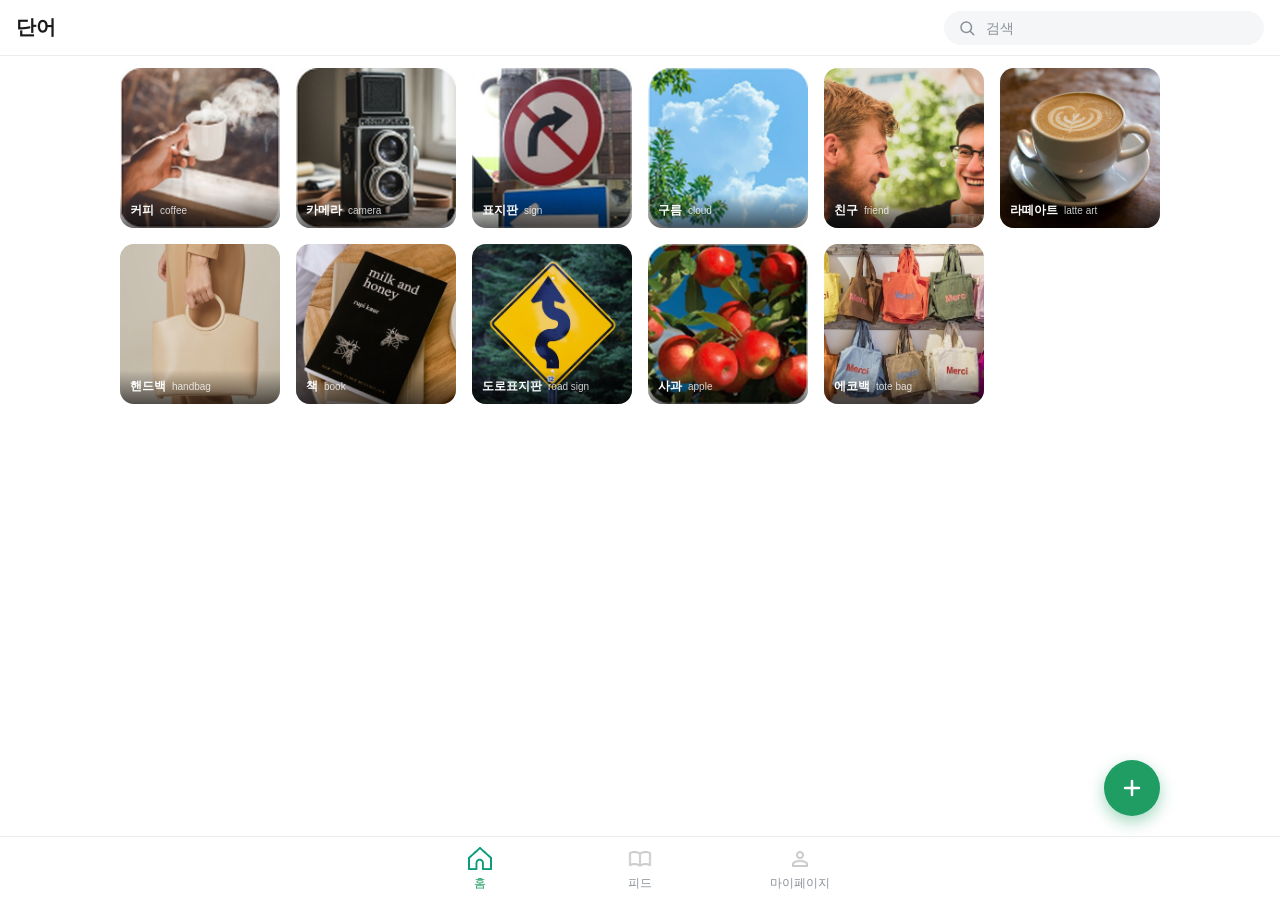
==== index.html @ 530e5ec6 "Add files via upload" ====
<!DOCTYPE html>
<html lang="ko">
<head>
<meta charset="UTF-8" />
<meta name="viewport" content="width=device-width, initial-scale=1.0, viewport-fit=cover" />
<title>단어 — 홈</title>
<meta name="description" content="사진 한 장으로 시작하는 이미지 기반 소셜 단어 학습, LEAP" />

<!-- 크롬/사파리에서 "홈 화면에 추가"로 저장할 때 쓰이는 아이콘 -->
<link rel="apple-touch-icon" href="apple-touch-icon.png" />
<link rel="icon" type="image/png" href="apple-touch-icon.png" />

<!-- Open Graph (카카오톡, 페이스북 등 링크 공유 시 미리보기) -->
<meta property="og:type" content="website" />
<meta property="og:site_name" content="LEAP" />
<meta property="og:title" content="LEAP — 이미지로 배우는 단어" />
<meta property="og:description" content="사진 한 장으로 시작하는 이미지 기반 소셜 단어 학습 플랫폼" />
<meta property="og:image" content="https://dorinakim.github.io/leap/assets/ogp_image.png" />
<meta property="og:image:width" content="1200" />
<meta property="og:image:height" content="630" />
<meta property="og:url" content="https://dorinakim.github.io/leap/" />

<!-- Twitter Card -->
<meta name="twitter:card" content="summary_large_image" />
<meta name="twitter:title" content="LEAP — 이미지로 배우는 단어" />
<meta name="twitter:description" content="사진 한 장으로 시작하는 이미지 기반 소셜 단어 학습 플랫폼" />
<meta name="twitter:image" content="https://dorinakim.github.io/leap/assets/ogp_image.png" />

<link rel="stylesheet" href="styles.css?v=1" />
</head>
<body>
  <div class="app">
    <!-- Header -->
    <header class="app-header">
      <a class="logo" id="logoHome" href="index.html">단어</a>
      <div class="search-bar" role="search">
        <svg class="search-icon" viewBox="0 0 24 24" fill="none" aria-hidden="true">
          <circle cx="11" cy="11" r="7" stroke="currentColor" stroke-width="2"/>
          <path d="M21 21L16.65 16.65" stroke="currentColor" stroke-width="2" stroke-linecap="round"/>
        </svg>
        <input type="text" id="searchInput" placeholder="검색" aria-label="검색" />
      </div>
    </header>

    <!-- Content -->
    <main class="content">
      <section class="photo-grid" id="photoGrid" aria-label="등록된 단어 썸네일">
        <!-- tiles injected by app.js -->
      </section>
      <section class="photo-grid search-grid" id="searchGrid" aria-label="검색 결과" hidden></section>
    </main>

    <!-- Floating add button -->
    <button class="fab" aria-label="사진 등록하기">
      <svg viewBox="0 0 24 24" fill="none" aria-hidden="true">
        <path d="M12 5V19M5 12H19" stroke="white" stroke-width="2.5" stroke-linecap="round"/>
      </svg>
    </button>

    <!-- Bottom navigation -->
    <nav class="gnb" aria-label="주요 메뉴">
      <div class="gnb-inner">
        <button class="gnb-item is-active" data-tab="home">
          <img class="icon-inactive" src="assets/icon-home.png" alt="" />
          <img class="icon-active" src="assets/icon-home_active.png" alt="" />
          <span>홈</span>
        </button>
        <button class="gnb-item" data-tab="feed">
          <img class="icon-inactive" src="assets/icon-feed.png" alt="" />
          <img class="icon-active" src="assets/icon-feed_active.png" alt="" />
          <span>피드</span>
        </button>
        <button class="gnb-item" data-tab="my">
          <img class="icon-inactive" src="assets/icon-mypage.png" alt="" />
          <img class="icon-active" src="assets/icon-mypage_active.png" alt="" />
          <span>마이페이지</span>
        </button>
      </div>
    </nav>
  </div>

  <script src="posts-store.js?v=8"></script>
  <script src="notice.js?v=3"></script>
  <script src="dictdata.js?v=19"></script>
  <script src="search.js?v=3"></script>
  <script src="app.js?v=10"></script>
</body>
</html>
---- styles.css ----
:root {
  --accent: #1f9d63;
  --accent-dark: #17794c;
  --bg: #ffffff;
  --bg-soft: #f5f6f7;
  --text: #1a1a1a;
  --text-muted: #8a8f98;
  --border: #ececec;
  --header-h: 56px;
  --gnb-h: 64px;
  --max-content: 1080px;
  --radius: 14px;
}

* { box-sizing: border-box; }

html, body {
  margin: 0;
  padding: 0;
  background: var(--bg-soft);
  color: var(--text);
  font-family: -apple-system, BlinkMacSystemFont, "Pretendard", "Apple SD Gothic Neo",
    "Segoe UI", Roboto, sans-serif;
  -webkit-font-smoothing: antialiased;
}

button {
  font-family: inherit;
  cursor: pointer;
}

.app {
  min-height: 100dvh;
  display: flex;
  flex-direction: column;
  background: var(--bg);
}

.app [hidden] {
  display: none !important;
}

.search-empty {
  grid-column: 1 / -1;
  text-align: center;
  color: var(--text-muted);
  font-size: 14px;
  padding: 40px 20px;
}

/* ---------- Header ---------- */
.app-header {
  position: sticky;
  top: 0;
  z-index: 20;
  display: flex;
  align-items: center;
  justify-content: space-between;
  gap: 16px;
  height: var(--header-h);
  padding: 0 16px;
  background: rgba(255, 255, 255, 0.9);
  backdrop-filter: saturate(180%) blur(10px);
  border-bottom: 1px solid var(--border);
}

.logo {
  margin: 0;
  font-size: 20px;
  font-weight: 800;
  letter-spacing: -0.02em;
  flex-shrink: 0;
  color: inherit;
  text-decoration: none;
  cursor: pointer;
}

.search-bar {
  flex: 1;
  max-width: 320px;
  display: flex;
  align-items: center;
  gap: 8px;
  background: var(--bg-soft);
  border-radius: 999px;
  padding: 8px 14px;
  color: var(--text-muted);
}

.search-icon {
  width: 18px;
  height: 18px;
  flex-shrink: 0;
}

.search-bar input {
  border: none;
  background: transparent;
  outline: none;
  width: 100%;
  font-size: 14px;
  color: var(--text);
}

.search-bar input::placeholder {
  color: var(--text-muted);
}

/* ---------- Content / Grid ---------- */
.content {
  flex: 1;
  width: 100%;
  max-width: var(--max-content);
  margin: 0 auto;
  padding: 12px 12px calc(var(--gnb-h) + 96px);
}

.photo-grid {
  display: grid;
  grid-template-columns: repeat(3, 1fr);
  gap: 6px;
}

@media (min-width: 640px) {
  .photo-grid { grid-template-columns: repeat(4, 1fr); gap: 10px; }
  .content { padding-left: 20px; padding-right: 20px; }
}

@media (min-width: 900px) {
  .photo-grid { grid-template-columns: repeat(5, 1fr); gap: 14px; }
}

@media (min-width: 1200px) {
  .photo-grid { grid-template-columns: repeat(6, 1fr); gap: 16px; }
}

.tile {
  position: relative;
  aspect-ratio: 1 / 1;
  border-radius: 10px;
  overflow: hidden;
  isolation: isolate;
  background: var(--bg-soft);
  cursor: pointer;
}

@media (min-width: 640px) {
  .tile { border-radius: var(--radius); }
}

.tile-photo {
  position: absolute;
  inset: 0;
  width: 100%;
  height: 100%;
  object-fit: cover;
}

.tile-word {
  position: absolute;
  inset: auto 0 0 0;
  padding: 8px 10px 9px;
  background: linear-gradient(to top, rgba(0,0,0,0.6), rgba(0,0,0,0));
  color: #fff;
  font-size: 12px;
  font-weight: 600;
  display: flex;
  align-items: baseline;
  gap: 6px;
}

.tile-word .translit {
  font-size: 10px;
  font-weight: 400;
  opacity: 0.8;
}

/* ---------- Floating Action Button ---------- */
.fab {
  position: fixed;
  right: max(20px, calc(50vw - var(--max-content) / 2 + 20px));
  bottom: calc(var(--gnb-h) + 20px);
  width: 56px;
  height: 56px;
  border-radius: 50%;
  border: none;
  background: var(--accent);
  box-shadow: 0 6px 16px rgba(31, 157, 99, 0.4);
  display: flex;
  align-items: center;
  justify-content: center;
  z-index: 30;
  transition: transform 0.15s ease, background 0.15s ease;
}

.fab svg { width: 24px; height: 24px; }

.fab:hover { background: var(--accent-dark); transform: scale(1.05); }
.fab:active { transform: scale(0.96); }

/* ---------- Bottom Navigation ---------- */
.gnb {
  position: fixed;
  left: 0;
  right: 0;
  bottom: 0;
  height: var(--gnb-h);
  padding-bottom: env(safe-area-inset-bottom);
  display: flex;
  justify-content: center;
  background: rgba(255, 255, 255, 0.96);
  backdrop-filter: saturate(180%) blur(10px);
  border-top: 1px solid var(--border);
  z-index: 25;
}

.gnb-inner {
  width: 100%;
  max-width: var(--max-content);
  display: flex;
  justify-content: center;
}

.gnb-item {
  flex: 1;
  height: var(--gnb-h);
  border: none;
  background: none;
  display: flex;
  flex-direction: column;
  align-items: center;
  justify-content: center;
  gap: 4px;
  color: var(--text-muted);
  font-size: 11px;
  font-weight: 500;
}

@media (min-width: 640px) {
  .gnb-item { flex: 0 1 160px; }
}

.gnb-item img {
  width: 24px;
  height: 24px;
  object-fit: contain;
}

.gnb-item .icon-active { display: none; }
.gnb-item.is-active .icon-active { display: block; }
.gnb-item.is-active .icon-inactive { display: none; }

.gnb-item.is-active {
  color: var(--accent);
}

@media (min-width: 640px) {
  .gnb-item span { font-size: 12px; }
}

/* ---------- Toast ---------- */
.toast {
  position: fixed;
  left: 50%;
  bottom: calc(var(--gnb-h) + 24px);
  transform: translate(-50%, 8px);
  background: rgba(20, 20, 20, 0.9);
  color: #fff;
  font-size: 13px;
  padding: 10px 18px;
  border-radius: 999px;
  opacity: 0;
  pointer-events: none;
  transition: opacity 0.2s ease, transform 0.2s ease;
  z-index: 50;
  white-space: nowrap;
}

.toast.is-visible {
  opacity: 1;
  transform: translate(-50%, 0);
}

/* ---------- Video thumbnail play badge ---------- */
.media-play-badge {
  position: absolute;
  right: 8px;
  bottom: 8px;
  width: 22px;
  height: 22px;
  border-radius: 50%;
  background: rgba(0, 0, 0, 0.55);
  color: #fff;
  font-size: 10px;
  display: flex;
  align-items: center;
  justify-content: center;
  padding-left: 1px;
  z-index: 2;
}

/* ---------- More-menu action sheet ---------- */
.action-overlay {
  position: fixed;
  inset: 0;
  z-index: 70;
  background: rgba(0, 0, 0, 0.5);
  display: flex;
  align-items: flex-end;
  justify-content: center;
}

.action-overlay[hidden] {
  display: none !important;
}

.more-sheet {
  width: 100%;
  max-width: 520px;
  background: #fff;
  border-radius: 20px 20px 0 0;
  padding: 8px 16px max(16px, env(safe-area-inset-bottom));
}

.more-sheet .sheet-handle {
  width: 40px;
  height: 4px;
  border-radius: 999px;
  background: var(--border);
  margin: 10px auto 14px;
}

.more-action-btn {
  width: 100%;
  display: flex;
  align-items: center;
  justify-content: center;
  gap: 8px;
  height: 52px;
  border: none;
  border-radius: 12px;
  background: var(--bg-soft);
  color: var(--text);
  font-size: 15px;
  font-weight: 600;
  margin-bottom: 10px;
}

.more-action-btn svg {
  width: 20px;
  height: 20px;
}

.more-action-btn--danger {
  color: #e0245e;
}

.more-action-btn[hidden] {
  display: none !important;
}

/* ---------- Delete confirmation dialog ---------- */
.confirm-overlay {
  position: fixed;
  inset: 0;
  z-index: 80;
  background: rgba(0, 0, 0, 0.5);
  display: flex;
  align-items: center;
  justify-content: center;
  padding: 20px;
}

.confirm-overlay[hidden] {
  display: none !important;
}

.confirm-dialog {
  width: 100%;
  max-width: 300px;
  background: rgba(250, 250, 250, 0.96);
  border-radius: 14px;
  overflow: hidden;
  text-align: center;
}

.confirm-message {
  margin: 0;
  padding: 20px 16px;
  font-size: 14px;
  color: var(--text);
  border-bottom: 1px solid var(--border);
}

.confirm-btn {
  display: block;
  width: 100%;
  border: none;
  background: none;
  padding: 14px;
  font-size: 16px;
  color: var(--accent);
  border-bottom: 1px solid var(--border);
}

.confirm-btn:last-child {
  border-bottom: none;
  color: var(--text);
}

.confirm-btn--danger {
  color: #e0245e;
  font-weight: 600;
}
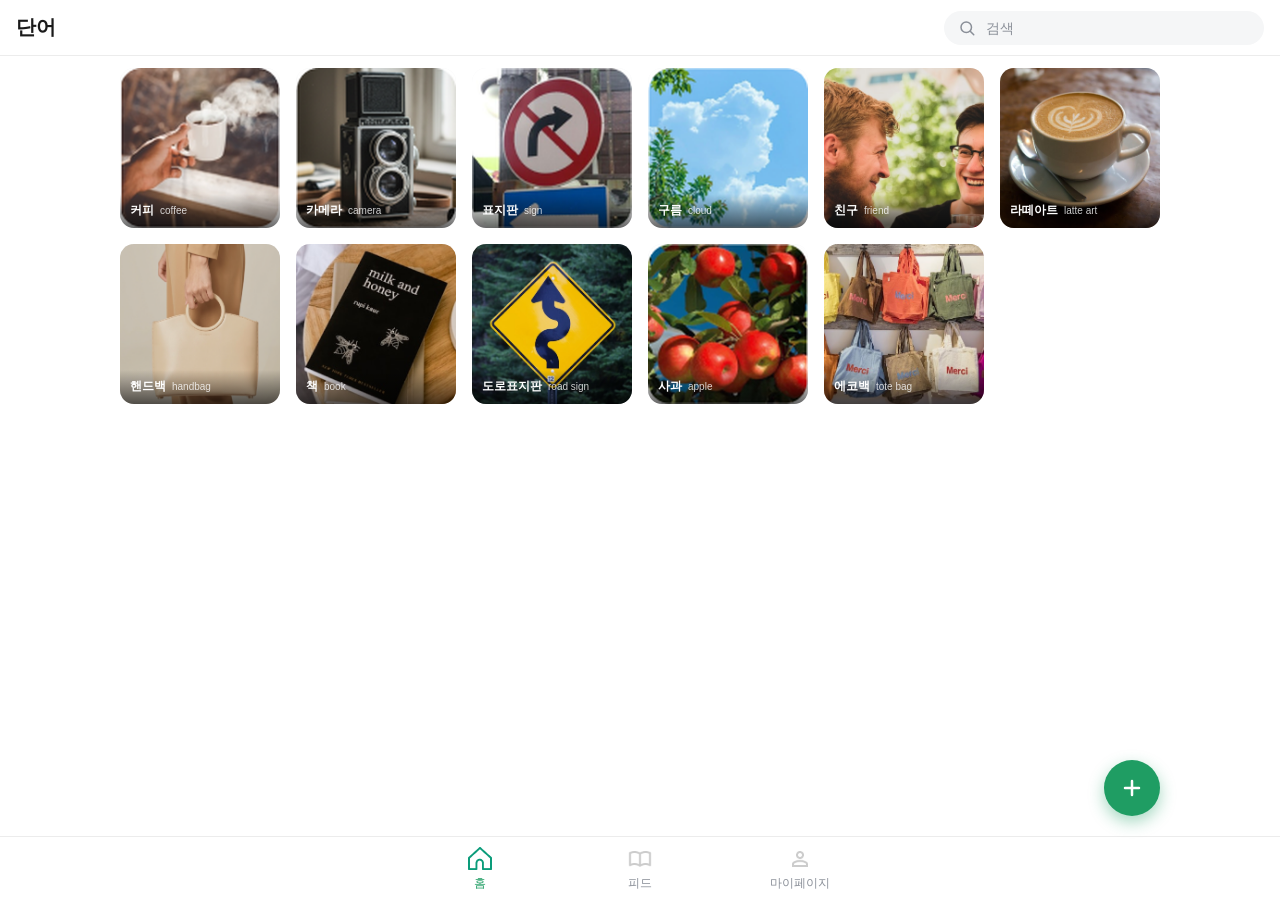
==== commit 3c3466c5: "Add files via upload" ====
--- a/index.html
+++ b/index.html
@@ -80,7 +80,7 @@
   </div>
 
   <script src="posts-store.js?v=8"></script>
-  <script src="notice.js?v=3"></script>
+  <script src="notice.js?v=5"></script>
   <script src="dictdata.js?v=19"></script>
   <script src="search.js?v=3"></script>
   <script src="app.js?v=10"></script>
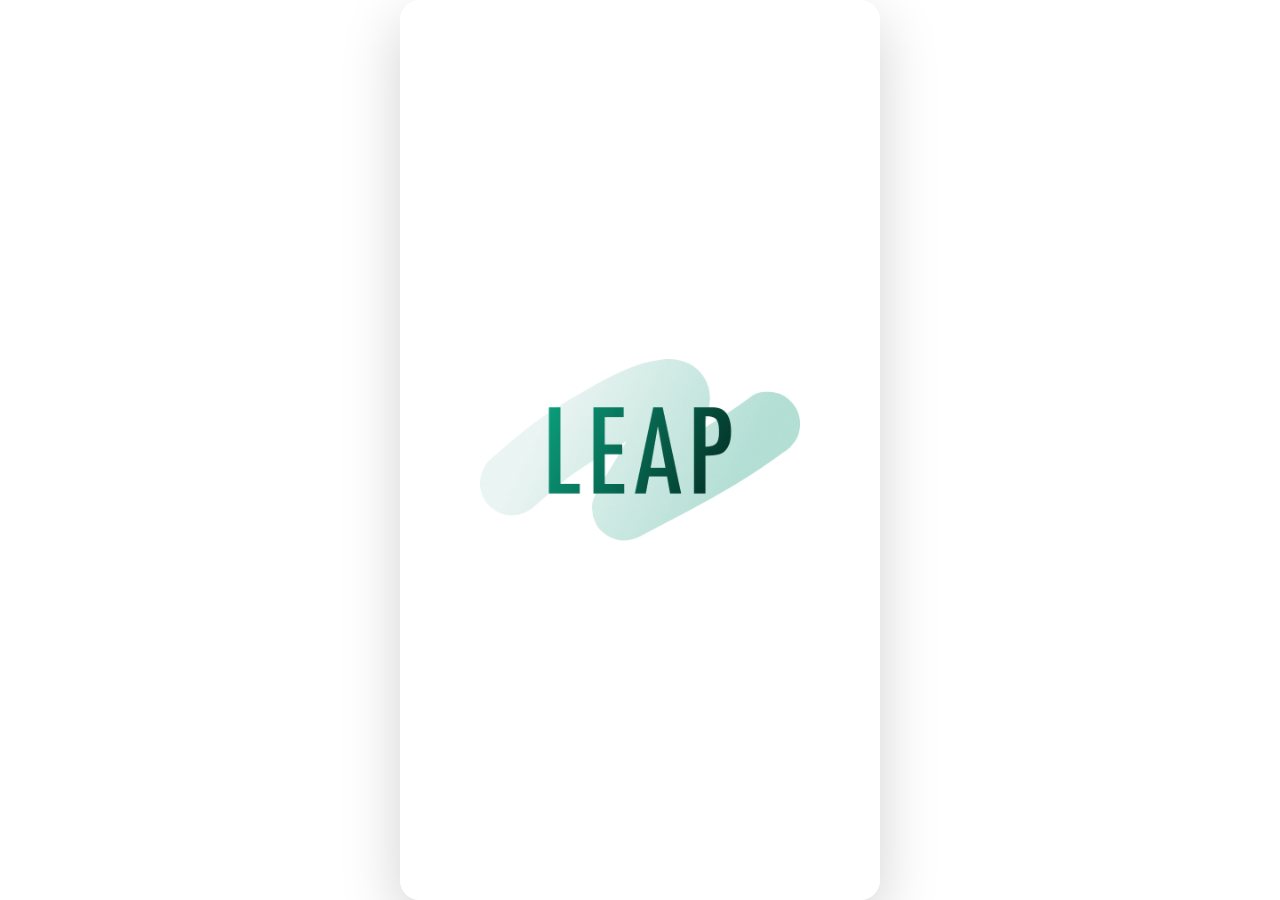
==== commit 4a84793a: "Add files via upload" ====
--- a/index.html
+++ b/index.html
@@ -7,6 +7,8 @@
 <meta name="description" content="사진 한 장으로 시작하는 이미지 기반 소셜 단어 학습, LEAP" />
 
 <!-- 크롬/사파리에서 "홈 화면에 추가"로 저장할 때 쓰이는 아이콘 -->
+<!-- 처음 접속한 사람은 온보딩부터 -->
+<script src="onboard-guard.js?v=1"></script>
 <link rel="apple-touch-icon" href="apple-touch-icon.png" />
 <link rel="icon" type="image/png" href="apple-touch-icon.png" />
 
@@ -79,8 +81,8 @@
     </nav>
   </div>
 
-  <script src="posts-store.js?v=8"></script>
-  <script src="notice.js?v=5"></script>
+  <script src="posts-store.js?v=9"></script>
+  <script src="notice.js?v=9"></script>
   <script src="dictdata.js?v=19"></script>
   <script src="search.js?v=3"></script>
   <script src="app.js?v=10"></script>
